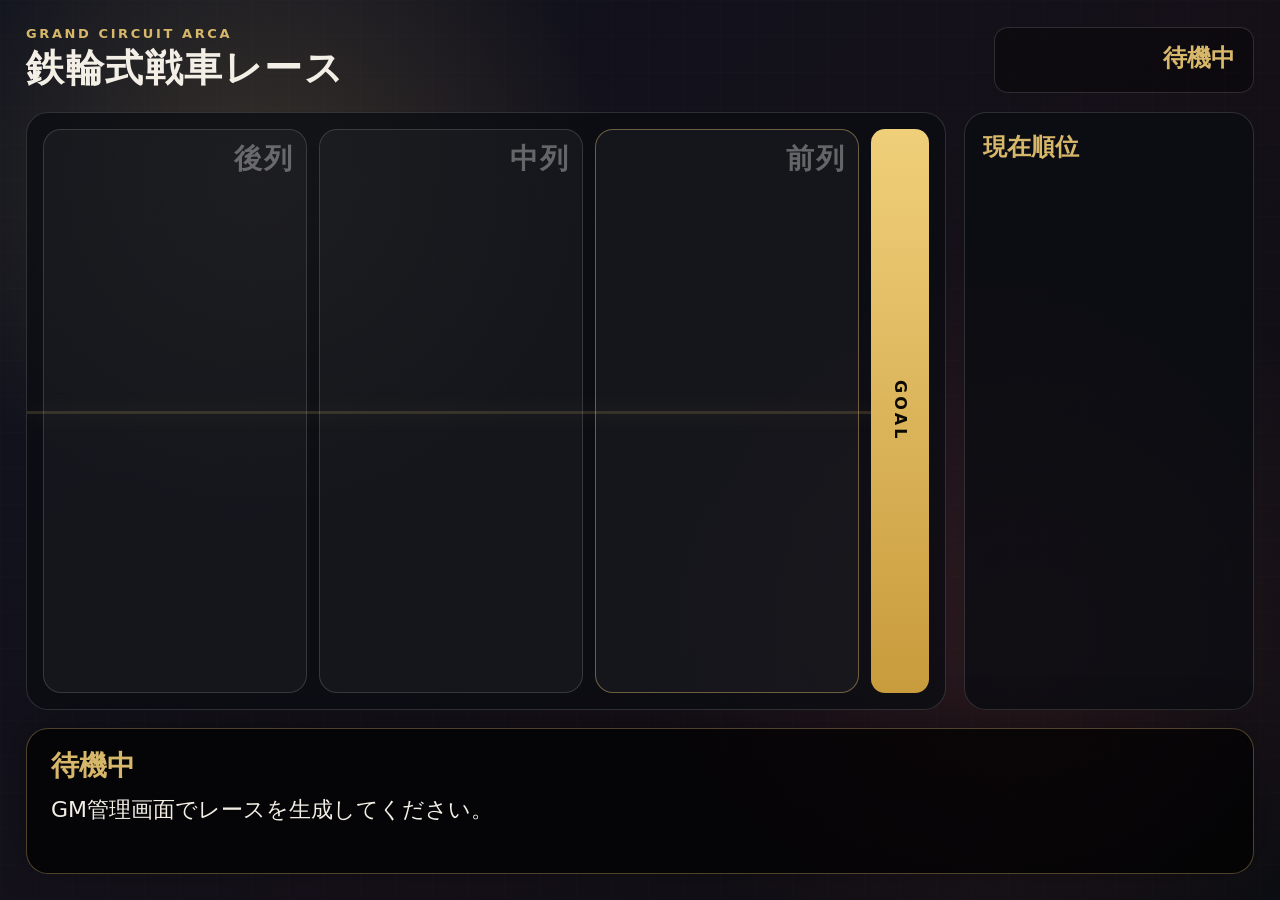
==== templates/display.html @ e2e9b5d8 "Initial MVP for chariot race app" ====
<!doctype html>
<html lang="ja">
<head>
  <meta charset="utf-8">
  <title>観客表示 - 鉄輪式戦車レース</title>
  <link rel="stylesheet" href="/static/style.css">
</head>
<body class="display-body">
  <div class="stage-bg"></div>
  <main class="display">
    <header class="display-header">
      <div>
        <div class="label">GRAND CIRCUIT ARCA</div>
        <h1 id="raceTitle">鉄輪式戦車レース</h1>
      </div>
      <div class="round-box">
        <div id="roundName">待機中</div>
        <div id="seedBox"></div>
      </div>
    </header>

    <section class="race-layout">
      <div class="track">
        <div class="lane" data-area="後列">
          <div class="lane-title">後列</div>
          <div class="lane-cards" id="lane-back"></div>
        </div>
        <div class="lane" data-area="中列">
          <div class="lane-title">中列</div>
          <div class="lane-cards" id="lane-mid"></div>
        </div>
        <div class="lane front" data-area="前列">
          <div class="lane-title">前列</div>
          <div class="lane-cards" id="lane-front"></div>
        </div>
        <div class="goal-line">GOAL</div>
      </div>

      <aside class="ranking-panel">
        <h2>現在順位</h2>
        <ol id="ranking"></ol>
      </aside>
    </section>

    <section class="cinema-log" id="cinemaLog">
      <h2 id="eventTitle">待機中</h2>
      <p id="eventText">GM管理画面でレースを生成してください。</p>
    </section>
  </main>
  <script src="/static/display.js"></script>
</body>
</html>
---- static/style.css ----
:root {
  --bg: #0e1018;
  --panel: rgba(22, 25, 38, 0.92);
  --panel2: rgba(38, 34, 48, 0.92);
  --text: #f3efe6;
  --muted: #b9b0a2;
  --gold: #d7b76a;
  --red: #d55e5e;
  --blue: #66a8d9;
  --green: #6fc08f;
  --line: rgba(255,255,255,0.14);
}

* { box-sizing: border-box; }
body { margin: 0; font-family: "Yu Gothic", "Meiryo", system-ui, sans-serif; color: var(--text); background: var(--bg); }
a { color: var(--gold); }
button, .button {
  border: 0;
  border-radius: 10px;
  background: linear-gradient(135deg, #c89b3c, #f0cf7a);
  color: #15110a;
  font-weight: 700;
  padding: 10px 18px;
  cursor: pointer;
  text-decoration: none;
  display: inline-block;
  box-shadow: 0 6px 20px rgba(0,0,0,0.25);
}
button.secondary, .button.secondary { background: #2d3144; color: var(--text); border: 1px solid var(--line); }
button:hover, .button:hover { filter: brightness(1.08); }

.page { padding: 24px; }
.home { max-width: 760px; margin: 10vh auto; padding: 32px; background: var(--panel); border: 1px solid var(--line); border-radius: 20px; }
.home h1 { font-size: 34px; margin-top: 0; }
.home-links { display: flex; gap: 16px; margin-top: 24px; }
.topbar { display: flex; align-items: center; justify-content: space-between; margin-bottom: 16px; }
.topbar h1 { margin: 0; }
.panel { background: var(--panel); border: 1px solid var(--line); border-radius: 16px; padding: 18px; margin-bottom: 16px; }
.panel h2 { margin-top: 0; color: var(--gold); }
.form-grid { display: grid; grid-template-columns: repeat(3, minmax(160px, 1fr)); gap: 14px; }
label { display: flex; flex-direction: column; gap: 6px; color: var(--muted); }
select, input { padding: 10px; border-radius: 8px; border: 1px solid var(--line); background: #111522; color: var(--text); }
.actions { display: flex; gap: 12px; margin-top: 16px; flex-wrap: wrap; }
.split { display: grid; grid-template-columns: 1fr 1fr; gap: 16px; }
.current-event { white-space: pre-wrap; line-height: 1.6; }
.tank-row, .event-row { padding: 8px 10px; border-bottom: 1px solid var(--line); }
.event-row.active { background: rgba(215,183,106,0.18); border-radius: 8px; }
.event-list { max-height: 460px; overflow: auto; }

.display-body { width: 100vw; height: 100vh; overflow: hidden; background: #090a10; }
.stage-bg {
  position: fixed; inset: 0;
  background:
    radial-gradient(circle at 20% 20%, rgba(215,183,106,0.18), transparent 28%),
    radial-gradient(circle at 80% 70%, rgba(120,55,55,0.25), transparent 32%),
    linear-gradient(135deg, #10131e, #151018 60%, #0b0d12);
  z-index: -2;
}
.stage-bg::after {
  content: "";
  position: absolute; inset: 0;
  background-image: linear-gradient(rgba(255,255,255,0.035) 1px, transparent 1px), linear-gradient(90deg, rgba(255,255,255,0.035) 1px, transparent 1px);
  background-size: 36px 36px;
  opacity: 0.28;
}
.display { padding: 26px; height: 100vh; display: grid; grid-template-rows: auto 1fr auto; gap: 18px; }
.display-header { display: flex; justify-content: space-between; align-items: center; }
.display-header h1 { margin: 2px 0 0; font-size: 38px; letter-spacing: 0.04em; }
.label { color: var(--gold); font-weight: 800; letter-spacing: 0.2em; font-size: 13px; }
.round-box { text-align: right; background: rgba(0,0,0,0.35); padding: 14px 18px; border: 1px solid var(--line); border-radius: 14px; min-width: 260px; }
#roundName { font-size: 24px; color: var(--gold); font-weight: 800; }
#seedBox { color: var(--muted); font-size: 13px; margin-top: 4px; }
.race-layout { display: grid; grid-template-columns: 1fr 290px; gap: 18px; min-height: 0; }
.track { position: relative; display: grid; grid-template-columns: 1fr 1fr 1fr 58px; gap: 12px; padding: 16px; background: rgba(10,12,18,0.75); border: 1px solid var(--line); border-radius: 22px; overflow: hidden; }
.track::before { content: ""; position: absolute; left: 0; right: 58px; top: 50%; height: 3px; background: rgba(215,183,106,0.18); box-shadow: 0 0 20px rgba(215,183,106,0.18); }
.lane { position: relative; background: rgba(255,255,255,0.04); border: 1px solid var(--line); border-radius: 18px; padding: 14px; overflow: hidden; }
.lane.front { border-color: rgba(215,183,106,0.45); }
.lane-title { position: absolute; top: 10px; right: 12px; color: rgba(255,255,255,0.34); font-size: 28px; font-weight: 900; letter-spacing: 0.08em; }
.lane-cards { position: relative; z-index: 1; display: flex; flex-direction: column; gap: 10px; margin-top: 46px; }
.goal-line { display:flex; align-items:center; justify-content:center; writing-mode: vertical-rl; color: #0d0a02; background: linear-gradient(#f0cf7a,#c89b3c); border-radius: 14px; font-weight: 900; letter-spacing: .2em; }
.tank-card { border-radius: 14px; padding: 10px 12px; background: rgba(31, 36, 55, 0.95); border: 1px solid rgba(255,255,255,0.18); box-shadow: 0 8px 24px rgba(0,0,0,0.25); transition: all 0.42s ease; animation: cardIn .32s ease; }
.tank-card.move { border-color: var(--gold); box-shadow: 0 0 24px rgba(215,183,106,0.55); transform: translateX(8px); }
.tank-card.hit { border-color: var(--red); box-shadow: 0 0 24px rgba(213,94,94,0.55); animation: shake .35s ease; }
.tank-card.success { border-color: var(--green); }
.tank-card.failure { border-color: var(--red); opacity: .86; }
.tank-card.accident { border-color: var(--red); box-shadow: 0 0 32px rgba(213,94,94,0.7); animation: shake .45s ease; }
.tank-card.retired { opacity: 0.35; filter: grayscale(1); }
.tank-name { font-weight: 900; font-size: 17px; }
.tank-style { color: var(--gold); font-size: 12px; margin-left: 6px; }
.tank-stats { margin-top: 8px; display: grid; grid-template-columns: repeat(4, 1fr); gap: 5px; font-size: 12px; color: var(--muted); }
.stat-pill { background: rgba(0,0,0,0.22); padding: 4px 5px; border-radius: 8px; text-align: center; }
.ranking-panel { background: rgba(10,12,18,0.75); border: 1px solid var(--line); border-radius: 22px; padding: 18px; overflow: hidden; }
.ranking-panel h2 { margin: 0 0 12px; color: var(--gold); }
.ranking-panel ol { margin: 0; padding-left: 28px; font-size: 18px; line-height: 1.9; }
.ranking-panel li.retired { opacity: .45; text-decoration: line-through; }
.cinema-log { min-height: 146px; background: rgba(0,0,0,0.72); border: 1px solid rgba(215,183,106,0.35); border-radius: 22px; padding: 18px 24px; box-shadow: 0 -8px 40px rgba(0,0,0,0.3); }
.cinema-log h2 { margin: 0 0 8px; color: var(--gold); font-size: 28px; }
.cinema-log p { margin: 0; font-size: 22px; line-height: 1.55; }

@keyframes cardIn { from { opacity: 0; transform: translateY(8px); } to { opacity: 1; transform: translateY(0); } }
@keyframes shake { 0%,100% { transform: translateX(0); } 25% { transform: translateX(-7px); } 50% { transform: translateX(8px); } 75% { transform: translateX(-4px); } }
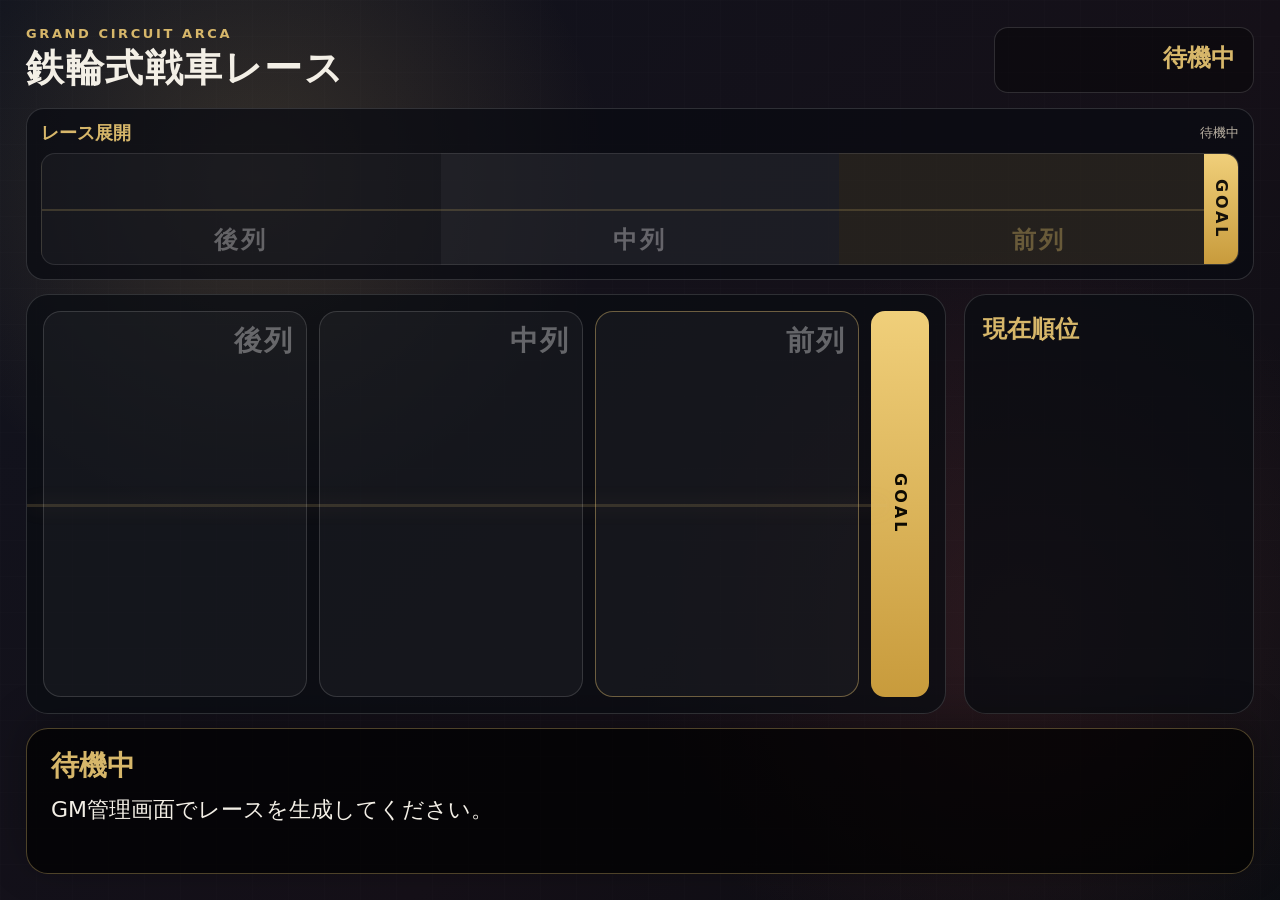
==== commit 5e2a1614: "Add chariot icon race display" ====
--- a/templates/display.html
+++ b/templates/display.html
@@ -18,6 +18,19 @@
         <div id="seedBox"></div>
       </div>
     </header>
+
+    <section class="icon-track-panel">
+      <div class="icon-track-header">
+        <h2>レース展開</h2>
+        <div id="iconTrackFocus" class="icon-track-focus">待機中</div>
+      </div>
+      <div class="icon-track" id="iconTrack">
+        <div class="icon-lane" data-area="後列">後列</div>
+        <div class="icon-lane" data-area="中列">中列</div>
+        <div class="icon-lane" data-area="前列">前列</div>
+        <div class="icon-goal">GOAL</div>
+      </div>
+    </section>
 
     <section class="race-layout">
       <div class="track">
@@ -42,9 +55,29 @@
       </aside>
     </section>
 
-    <section class="cinema-log" id="cinemaLog">
-      <h2 id="eventTitle">待機中</h2>
-      <p id="eventText">GM管理画面でレースを生成してください。</p>
+    <section class="bottom-layout" id="bottomLayout">
+      <section class="dice-panel" id="dicePanel" hidden>
+        <div class="dice-label" id="diceLabel">判定</div>
+        <div class="dice-numbers">
+          <span id="diceDie1">-</span>
+          <span class="dice-operator">+</span>
+          <span id="diceDie2">-</span>
+          <span class="dice-operator">=</span>
+          <strong id="diceSum">-</strong>
+        </div>
+        <div class="dice-formula" id="diceFormula"></div>
+        <div class="dice-meta">
+          <span>補正 <strong id="diceBonus">+0</strong></span>
+          <span>達成 <strong id="diceTotal">-</strong></span>
+          <span id="diceTargetWrap"><span id="diceTargetLabel">目標</span> <strong id="diceTarget">-</strong></span>
+        </div>
+        <div class="dice-result" id="diceResult">待機中</div>
+      </section>
+
+      <section class="cinema-log" id="cinemaLog">
+        <h2 id="eventTitle">待機中</h2>
+        <p id="eventText">GM管理画面でレースを生成してください。</p>
+      </section>
     </section>
   </main>
   <script src="/static/display.js"></script>
--- a/static/style.css
+++ b/static/style.css
@@ -28,6 +28,7 @@
 }
 button.secondary, .button.secondary { background: #2d3144; color: var(--text); border: 1px solid var(--line); }
 button:hover, .button:hover { filter: brightness(1.08); }
+button:disabled { cursor: not-allowed; filter: grayscale(0.35); opacity: 0.48; }
 
 .page { padding: 24px; }
 .home { max-width: 760px; margin: 10vh auto; padding: 32px; background: var(--panel); border: 1px solid var(--line); border-radius: 20px; }
@@ -41,6 +42,7 @@
 label { display: flex; flex-direction: column; gap: 6px; color: var(--muted); }
 select, input { padding: 10px; border-radius: 8px; border: 1px solid var(--line); background: #111522; color: var(--text); }
 .actions { display: flex; gap: 12px; margin-top: 16px; flex-wrap: wrap; }
+.auto-status { margin-top: 10px; color: var(--muted); font-size: 14px; }
 .split { display: grid; grid-template-columns: 1fr 1fr; gap: 16px; }
 .current-event { white-space: pre-wrap; line-height: 1.6; }
 .tank-row, .event-row { padding: 8px 10px; border-bottom: 1px solid var(--line); }
@@ -63,13 +65,38 @@
   background-size: 36px 36px;
   opacity: 0.28;
 }
-.display { padding: 26px; height: 100vh; display: grid; grid-template-rows: auto 1fr auto; gap: 18px; }
+.display { padding: 26px; height: 100vh; display: grid; grid-template-rows: auto auto 1fr auto; gap: 14px; }
 .display-header { display: flex; justify-content: space-between; align-items: center; }
 .display-header h1 { margin: 2px 0 0; font-size: 38px; letter-spacing: 0.04em; }
 .label { color: var(--gold); font-weight: 800; letter-spacing: 0.2em; font-size: 13px; }
 .round-box { text-align: right; background: rgba(0,0,0,0.35); padding: 14px 18px; border: 1px solid var(--line); border-radius: 14px; min-width: 260px; }
 #roundName { font-size: 24px; color: var(--gold); font-weight: 800; }
 #seedBox { color: var(--muted); font-size: 13px; margin-top: 4px; }
+.icon-track-panel { min-height: 164px; background: rgba(10,12,18,0.74); border: 1px solid var(--line); border-radius: 18px; padding: 12px 14px 14px; overflow: hidden; }
+.icon-track-header { display: flex; align-items: center; justify-content: space-between; margin-bottom: 8px; }
+.icon-track-header h2 { margin: 0; color: var(--gold); font-size: 18px; }
+.icon-track-focus { color: var(--muted); font-size: 13px; }
+.icon-track { position: relative; height: 112px; border-radius: 14px; background: linear-gradient(90deg, rgba(255,255,255,0.035) 0 33.333%, rgba(255,255,255,0.07) 33.333% 66.666%, rgba(215,183,106,0.12) 66.666% 100%); border: 1px solid rgba(255,255,255,0.1); overflow: hidden; }
+.icon-track::before { content: ""; position: absolute; left: 0; right: 0; top: 50%; height: 2px; background: rgba(215,183,106,0.2); }
+.icon-lane { position: absolute; top: 8px; bottom: 8px; width: 33.333%; color: rgba(255,255,255,0.32); font-size: 24px; font-weight: 900; letter-spacing: .12em; display: flex; align-items: flex-end; justify-content: center; pointer-events: none; }
+.icon-lane[data-area="後列"] { left: 0; }
+.icon-lane[data-area="中列"] { left: 33.333%; }
+.icon-lane[data-area="前列"] { left: 66.666%; color: rgba(215,183,106,0.38); }
+.icon-goal { position: absolute; right: 0; top: 0; bottom: 0; width: 34px; display: flex; align-items: center; justify-content: center; writing-mode: vertical-rl; background: linear-gradient(#f0cf7a,#c89b3c); color: #15110a; font-weight: 900; letter-spacing: .18em; }
+.race-icon { position: absolute; z-index: 2; width: 128px; min-height: 32px; display: grid; grid-template-columns: 30px 1fr; column-gap: 7px; align-items: center; padding: 5px 8px 5px 5px; border-radius: 10px; border: 1px solid rgba(255,255,255,0.22); background: rgba(28,33,48,0.94); box-shadow: 0 8px 18px rgba(0,0,0,0.28); transform: translateX(-50%); transition: left .55s ease, top .55s ease, opacity .25s ease, filter .25s ease, box-shadow .25s ease; }
+.race-icon-mark { grid-row: 1 / span 2; width: 30px; height: 30px; border-radius: 50%; display: inline-flex; align-items: center; justify-content: center; color: #11141d; font-size: 12px; font-weight: 900; background: var(--gold); }
+.race-icon-name { display: block; min-width: 0; overflow: hidden; text-overflow: ellipsis; white-space: nowrap; font-size: 13px; font-weight: 900; }
+.race-icon-stats { display: block; min-width: 0; overflow: hidden; text-overflow: ellipsis; white-space: nowrap; color: var(--muted); font-size: 10px; }
+.race-icon--runner .race-icon-mark { background: #f0cf7a; }
+.race-icon--chaser .race-icon-mark { background: #66a8d9; }
+.race-icon--allrounder .race-icon-mark { background: #6fc08f; }
+.race-icon--heavy .race-icon-mark { background: #c7c0b2; border-radius: 8px; }
+.race-icon--shooter .race-icon-mark { background: #d55e5e; }
+.race-icon--wild .race-icon-mark { background: #d98b4e; clip-path: polygon(50% 0, 92% 20%, 100% 64%, 70% 100%, 30% 100%, 0 64%, 8% 20%); }
+.race-icon.is-retired { opacity: .34; filter: grayscale(1); }
+.race-icon.is-actor { border-color: rgba(240,207,122,0.95); box-shadow: 0 0 24px rgba(240,207,122,0.42); }
+.race-icon.is-target { border-color: rgba(213,94,94,0.92); box-shadow: 0 0 24px rgba(213,94,94,0.34); }
+.race-icon.is-moving { animation: iconSlidePulse .65s ease; }
 .race-layout { display: grid; grid-template-columns: 1fr 290px; gap: 18px; min-height: 0; }
 .track { position: relative; display: grid; grid-template-columns: 1fr 1fr 1fr 58px; gap: 12px; padding: 16px; background: rgba(10,12,18,0.75); border: 1px solid var(--line); border-radius: 22px; overflow: hidden; }
 .track::before { content: ""; position: absolute; left: 0; right: 58px; top: 50%; height: 3px; background: rgba(215,183,106,0.18); box-shadow: 0 0 20px rgba(215,183,106,0.18); }
@@ -93,9 +120,36 @@
 .ranking-panel h2 { margin: 0 0 12px; color: var(--gold); }
 .ranking-panel ol { margin: 0; padding-left: 28px; font-size: 18px; line-height: 1.9; }
 .ranking-panel li.retired { opacity: .45; text-decoration: line-through; }
-.cinema-log { min-height: 146px; background: rgba(0,0,0,0.72); border: 1px solid rgba(215,183,106,0.35); border-radius: 22px; padding: 18px 24px; box-shadow: 0 -8px 40px rgba(0,0,0,0.3); }
+.bottom-layout { display: grid; grid-template-columns: 1fr; gap: 14px; min-height: 146px; }
+.bottom-layout.has-dice { grid-template-columns: minmax(260px, 330px) 1fr; }
+.dice-panel { min-height: 146px; background: rgba(8,12,18,0.84); border: 1px solid rgba(102,168,217,0.45); border-radius: 18px; padding: 14px 16px; box-shadow: 0 -8px 34px rgba(0,0,0,0.22); }
+.dice-panel[hidden] { display: none; }
+.dice-label { color: var(--muted); font-size: 13px; font-weight: 800; letter-spacing: .08em; }
+.dice-numbers { display: grid; grid-template-columns: 48px 18px 48px 18px 1fr; gap: 6px; align-items: center; margin-top: 8px; font-size: 34px; font-weight: 900; }
+.dice-numbers span, .dice-numbers strong { display: inline-flex; align-items: center; justify-content: center; min-height: 48px; border-radius: 8px; background: rgba(255,255,255,0.08); }
+.dice-numbers .dice-operator { background: transparent; color: var(--muted); font-size: 20px; }
+.dice-formula { margin-top: 8px; min-height: 1.35em; color: var(--muted); font-size: 12px; white-space: nowrap; overflow: hidden; text-overflow: ellipsis; }
+.dice-meta { display: grid; grid-template-columns: repeat(3, 1fr); gap: 6px; margin-top: 8px; color: var(--muted); font-size: 12px; }
+.dice-meta span { padding: 5px 6px; border-radius: 8px; background: rgba(0,0,0,0.22); text-align: center; }
+.dice-meta strong { color: var(--text); }
+.dice-result { margin-top: 8px; padding: 7px 9px; border-radius: 8px; background: rgba(255,255,255,0.08); color: var(--text); font-weight: 900; text-align: center; }
+.dice-panel--success { border-color: rgba(111,192,143,0.7); }
+.dice-panel--failure { border-color: rgba(213,94,94,0.68); }
+.dice-panel--crit { border-color: rgba(240,207,122,0.95); box-shadow: 0 -8px 34px rgba(0,0,0,0.22), 0 0 28px rgba(240,207,122,0.25); }
+.dice-panel--fumble { border-color: rgba(213,94,94,0.9); box-shadow: 0 -8px 34px rgba(0,0,0,0.22), 0 0 28px rgba(213,94,94,0.25); }
+.dice-panel--crit .dice-result { color: #f0cf7a; }
+.dice-panel--fumble .dice-result { color: #ff9a9a; }
+.cinema-log { min-height: 146px; background: rgba(0,0,0,0.72); border: 1px solid rgba(215,183,106,0.35); border-radius: 22px; padding: 18px 24px; box-shadow: 0 -8px 40px rgba(0,0,0,0.3); transition: border-color .2s ease, box-shadow .2s ease, background .2s ease; }
+.cinema-log--accident { border-color: rgba(213,94,94,0.75); box-shadow: 0 -8px 40px rgba(0,0,0,0.3), 0 0 30px rgba(213,94,94,0.3); }
+.cinema-log--hit { border-color: rgba(213,94,94,0.62); background: rgba(28,8,10,0.78); }
+.cinema-log--crit { border-color: rgba(240,207,122,0.9); box-shadow: 0 -8px 40px rgba(0,0,0,0.3), 0 0 32px rgba(240,207,122,0.28); }
+.cinema-log--goal { border-color: rgba(111,192,143,0.8); box-shadow: 0 -8px 40px rgba(0,0,0,0.3), 0 0 36px rgba(111,192,143,0.24); }
+.cinema-log--success { border-color: rgba(111,192,143,0.54); }
 .cinema-log h2 { margin: 0 0 8px; color: var(--gold); font-size: 28px; }
-.cinema-log p { margin: 0; font-size: 22px; line-height: 1.55; }
+.cinema-log p { margin: 0; min-height: 2.8em; font-size: 22px; line-height: 1.55; }
+#eventText.is-typing::after { content: ""; display: inline-block; width: 0.55em; height: 1.05em; margin-left: 2px; vertical-align: -0.12em; background: rgba(243,239,230,0.86); animation: cursorBlink .85s steps(1) infinite; }
 
 @keyframes cardIn { from { opacity: 0; transform: translateY(8px); } to { opacity: 1; transform: translateY(0); } }
 @keyframes shake { 0%,100% { transform: translateX(0); } 25% { transform: translateX(-7px); } 50% { transform: translateX(8px); } 75% { transform: translateX(-4px); } }
+@keyframes cursorBlink { 0%, 45% { opacity: 1; } 46%, 100% { opacity: 0; } }
+@keyframes iconSlidePulse { 0% { transform: translateX(-50%) scale(1); } 50% { transform: translateX(-50%) scale(1.08); } 100% { transform: translateX(-50%) scale(1); } }
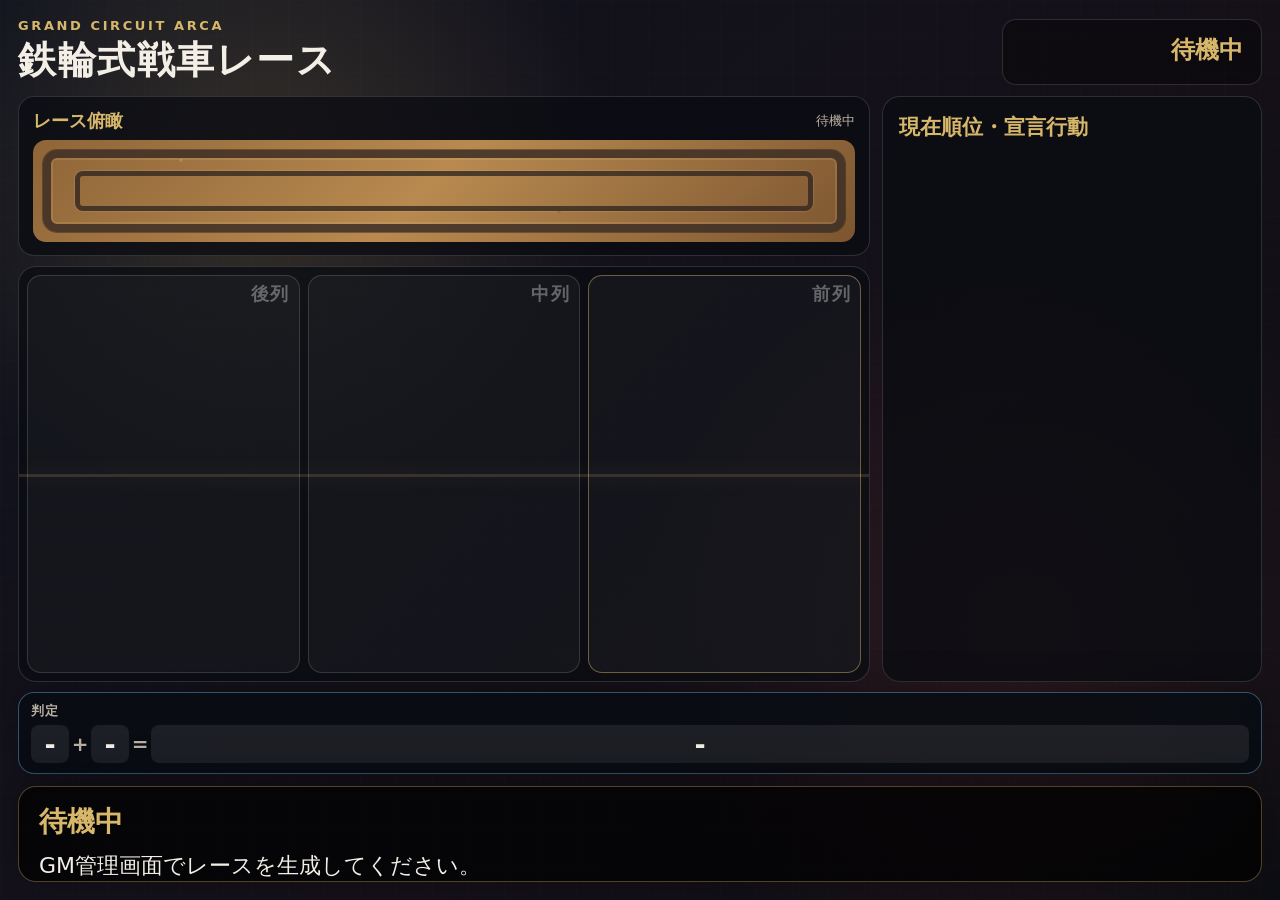
==== commit 6971613e: "Refine display layout for race overview" ====
--- a/templates/display.html
+++ b/templates/display.html
@@ -19,64 +19,125 @@
       </div>
     </header>
 
-    <section class="icon-track-panel">
-      <div class="icon-track-header">
-        <h2>レース展開</h2>
-        <div id="iconTrackFocus" class="icon-track-focus">待機中</div>
-      </div>
-      <div class="icon-track" id="iconTrack">
-        <div class="icon-lane" data-area="後列">後列</div>
-        <div class="icon-lane" data-area="中列">中列</div>
-        <div class="icon-lane" data-area="前列">前列</div>
-        <div class="icon-goal">GOAL</div>
-      </div>
-    </section>
+    <section class="display-main">
+      <div class="race-column">
+        <section class="race-overview-panel">
+          <div class="race-overview-header">
+            <h2>レース俯瞰</h2>
+            <div id="overviewMeta" class="race-overview-meta">待機中</div>
+          </div>
+          <div class="race-overview" id="raceOverview"></div>
+        </section>
 
-    <section class="race-layout">
-      <div class="track">
-        <div class="lane" data-area="後列">
-          <div class="lane-title">後列</div>
-          <div class="lane-cards" id="lane-back"></div>
-        </div>
-        <div class="lane" data-area="中列">
-          <div class="lane-title">中列</div>
-          <div class="lane-cards" id="lane-mid"></div>
-        </div>
-        <div class="lane front" data-area="前列">
-          <div class="lane-title">前列</div>
-          <div class="lane-cards" id="lane-front"></div>
-        </div>
-        <div class="goal-line">GOAL</div>
+        <section class="race-layout">
+          <div class="track">
+            <div class="lane" data-area="後列">
+              <div class="lane-title">後列</div>
+              <div class="lane-cards" id="lane-back"></div>
+            </div>
+            <div class="lane" data-area="中列">
+              <div class="lane-title">中列</div>
+              <div class="lane-cards" id="lane-mid"></div>
+            </div>
+            <div class="lane front" data-area="前列">
+              <div class="lane-title">前列</div>
+              <div class="lane-cards" id="lane-front"></div>
+            </div>
+          </div>
+        </section>
       </div>
 
       <aside class="ranking-panel">
-        <h2>現在順位</h2>
+        <h2>現在順位・宣言行動</h2>
         <ol id="ranking"></ol>
       </aside>
     </section>
 
-    <section class="bottom-layout" id="bottomLayout">
-      <section class="dice-panel" id="dicePanel" hidden>
-        <div class="dice-label" id="diceLabel">判定</div>
-        <div class="dice-numbers">
-          <span id="diceDie1">-</span>
-          <span class="dice-operator">+</span>
-          <span id="diceDie2">-</span>
-          <span class="dice-operator">=</span>
-          <strong id="diceSum">-</strong>
-        </div>
-        <div class="dice-formula" id="diceFormula"></div>
-        <div class="dice-meta">
-          <span>補正 <strong id="diceBonus">+0</strong></span>
-          <span>達成 <strong id="diceTotal">-</strong></span>
-          <span id="diceTargetWrap"><span id="diceTargetLabel">目標</span> <strong id="diceTarget">-</strong></span>
-        </div>
-        <div class="dice-result" id="diceResult">待機中</div>
+    <section class="bottom-stage mode-normal" id="bottomStage">
+      <section class="bottom-mode bottom-normal">
+        <section class="dice-panel" id="normalDicePanel">
+          <div class="dice-label" id="normalDiceLabel">判定</div>
+          <div class="dice-numbers">
+            <span id="normalDiceDie1">-</span>
+            <span class="dice-operator">+</span>
+            <span id="normalDiceDie2">-</span>
+            <span class="dice-operator">=</span>
+            <strong id="normalDiceSum">-</strong>
+          </div>
+          <div class="dice-formula" id="normalDiceFormula"></div>
+          <div class="dice-meta">
+            <span>補正 <strong id="normalDiceBonus">+0</strong></span>
+            <span>達成 <strong id="normalDiceTotal">-</strong></span>
+            <span><span id="normalDiceTargetLabel">目標</span> <strong id="normalDiceTarget">-</strong></span>
+          </div>
+          <div class="dice-result" id="normalDiceResult">待機中</div>
+        </section>
+
+        <section class="cinema-log" id="cinemaLog">
+          <h2 id="eventTitle">待機中</h2>
+          <p id="eventText">GM管理画面でレースを生成してください。</p>
+        </section>
       </section>
 
-      <section class="cinema-log" id="cinemaLog">
-        <h2 id="eventTitle">待機中</h2>
-        <p id="eventText">GM管理画面でレースを生成してください。</p>
+      <section class="bottom-mode bottom-opposed">
+        <section class="dice-panel dice-panel--compact" id="passiveDicePanel">
+          <div class="dice-label" id="passiveDiceLabel">受動側</div>
+          <div class="dice-numbers">
+            <span id="passiveDiceDie1">-</span>
+            <span class="dice-operator">+</span>
+            <span id="passiveDiceDie2">-</span>
+            <span class="dice-operator">=</span>
+            <strong id="passiveDiceSum">-</strong>
+          </div>
+          <div class="dice-formula" id="passiveDiceFormula"></div>
+          <div class="dice-meta">
+            <span>補正 <strong id="passiveDiceBonus">+0</strong></span>
+            <span>達成 <strong id="passiveDiceTotal">-</strong></span>
+            <span><span id="passiveDiceTargetLabel">目標</span> <strong id="passiveDiceTarget">-</strong></span>
+          </div>
+          <div class="dice-result" id="passiveDiceResult">待機中</div>
+        </section>
+
+        <section class="duel-panel" id="duelPanel">
+          <div class="duel-label">対抗判定</div>
+          <div class="duel-matchup">
+            <span id="duelPassive">受動側</span>
+            <strong>VS</strong>
+            <span id="duelActive">能動側</span>
+          </div>
+          <div class="duel-score">
+            <span id="duelPassiveScore">-</span>
+            <span id="duelOutcome">判定中</span>
+            <span id="duelActiveScore">-</span>
+          </div>
+          <p id="duelText">対抗判定を待機中。</p>
+        </section>
+
+        <section class="dice-panel dice-panel--compact" id="activeDicePanel">
+          <div class="dice-label" id="activeDiceLabel">能動側</div>
+          <div class="dice-numbers">
+            <span id="activeDiceDie1">-</span>
+            <span class="dice-operator">+</span>
+            <span id="activeDiceDie2">-</span>
+            <span class="dice-operator">=</span>
+            <strong id="activeDiceSum">-</strong>
+          </div>
+          <div class="dice-formula" id="activeDiceFormula"></div>
+          <div class="dice-meta">
+            <span>補正 <strong id="activeDiceBonus">+0</strong></span>
+            <span>達成 <strong id="activeDiceTotal">-</strong></span>
+            <span><span id="activeDiceTargetLabel">目標</span> <strong id="activeDiceTarget">-</strong></span>
+          </div>
+          <div class="dice-result" id="activeDiceResult">待機中</div>
+        </section>
+      </section>
+
+      <section class="bottom-mode bottom-cutin">
+        <section class="cutin-panel" id="cutinPanel">
+          <div class="cutin-label">重大イベント</div>
+          <h2 id="cutinTitle">待機中</h2>
+          <p id="cutinText">レースの山場を待機中。</p>
+        </section>
       </section>
     </section>
   </main>
--- a/static/style.css
+++ b/static/style.css
@@ -39,10 +39,29 @@
 .panel { background: var(--panel); border: 1px solid var(--line); border-radius: 16px; padding: 18px; margin-bottom: 16px; }
 .panel h2 { margin-top: 0; color: var(--gold); }
 .form-grid { display: grid; grid-template-columns: repeat(3, minmax(160px, 1fr)); gap: 14px; }
-label { display: flex; flex-direction: column; gap: 6px; color: var(--muted); }
+label, .bet-target-group { display: flex; flex-direction: column; gap: 6px; color: var(--muted); }
+.muted-control { opacity: 0.55; }
 select, input { padding: 10px; border-radius: 8px; border: 1px solid var(--line); background: #111522; color: var(--text); }
 .actions { display: flex; gap: 12px; margin-top: 16px; flex-wrap: wrap; }
 .auto-status { margin-top: 10px; color: var(--muted); font-size: 14px; }
+.start-warning { margin-top: 12px; display: flex; align-items: center; gap: 12px; flex-wrap: wrap; padding: 10px 12px; border-radius: 10px; border: 1px solid rgba(215,183,106,0.36); background: rgba(215,183,106,0.12); color: var(--text); }
+.start-warning[hidden] { display: none; }
+.start-warning div { flex: 1 1 320px; display: flex; gap: 8px; flex-wrap: wrap; align-items: baseline; }
+.start-warning strong { color: var(--gold); }
+.start-warning button { padding: 8px 12px; }
+.odds-controls, .bet-panel { display: grid; grid-template-columns: minmax(180px, 240px) auto 1fr; gap: 12px; align-items: end; margin-top: 8px; }
+.odds-summary { display: flex; gap: 10px; flex-wrap: wrap; margin: 12px 0; }
+.odds-chip { padding: 8px 10px; border-radius: 8px; background: rgba(215,183,106,0.14); border: 1px solid rgba(215,183,106,0.24); }
+.odds-table { overflow: auto; margin-top: 8px; }
+.odds-table table { width: 100%; border-collapse: collapse; font-size: 14px; }
+.odds-table th, .odds-table td { padding: 8px 9px; border-bottom: 1px solid var(--line); text-align: left; white-space: nowrap; }
+.odds-table th { color: var(--gold); font-weight: 800; background: rgba(255,255,255,0.04); }
+.bet-panel { grid-template-columns: minmax(150px, 180px) minmax(260px, 1fr) minmax(120px, 160px) auto; margin-top: 14px; }
+.bet-targets { display: grid; grid-template-columns: repeat(auto-fit, minmax(132px, 1fr)); gap: 8px; }
+.bet-target-select { min-width: 0; font-size: 12px; }
+.bet-target-select select { width: 100%; }
+.bet-odds-preview { margin-top: 10px; color: var(--gold); font-weight: 800; }
+.bet-result { margin-top: 12px; padding: 10px 12px; border-radius: 8px; background: rgba(0,0,0,0.22); color: var(--text); line-height: 1.6; }
 .split { display: grid; grid-template-columns: 1fr 1fr; gap: 16px; }
 .current-event { white-space: pre-wrap; line-height: 1.6; }
 .tank-row, .event-row { padding: 8px 10px; border-bottom: 1px solid var(--line); }
@@ -65,81 +84,90 @@
   background-size: 36px 36px;
   opacity: 0.28;
 }
-.display { padding: 26px; height: 100vh; display: grid; grid-template-rows: auto auto 1fr auto; gap: 14px; }
+.display { padding: 18px; height: 100vh; display: grid; grid-template-rows: auto minmax(0, 1fr) 190px; gap: 10px; }
 .display-header { display: flex; justify-content: space-between; align-items: center; }
 .display-header h1 { margin: 2px 0 0; font-size: 38px; letter-spacing: 0.04em; }
 .label { color: var(--gold); font-weight: 800; letter-spacing: 0.2em; font-size: 13px; }
 .round-box { text-align: right; background: rgba(0,0,0,0.35); padding: 14px 18px; border: 1px solid var(--line); border-radius: 14px; min-width: 260px; }
 #roundName { font-size: 24px; color: var(--gold); font-weight: 800; }
 #seedBox { color: var(--muted); font-size: 13px; margin-top: 4px; }
-.icon-track-panel { min-height: 164px; background: rgba(10,12,18,0.74); border: 1px solid var(--line); border-radius: 18px; padding: 12px 14px 14px; overflow: hidden; }
-.icon-track-header { display: flex; align-items: center; justify-content: space-between; margin-bottom: 8px; }
-.icon-track-header h2 { margin: 0; color: var(--gold); font-size: 18px; }
-.icon-track-focus { color: var(--muted); font-size: 13px; }
-.icon-track { position: relative; height: 112px; border-radius: 14px; background: linear-gradient(90deg, rgba(255,255,255,0.035) 0 33.333%, rgba(255,255,255,0.07) 33.333% 66.666%, rgba(215,183,106,0.12) 66.666% 100%); border: 1px solid rgba(255,255,255,0.1); overflow: hidden; }
-.icon-track::before { content: ""; position: absolute; left: 0; right: 0; top: 50%; height: 2px; background: rgba(215,183,106,0.2); }
-.icon-lane { position: absolute; top: 8px; bottom: 8px; width: 33.333%; color: rgba(255,255,255,0.32); font-size: 24px; font-weight: 900; letter-spacing: .12em; display: flex; align-items: flex-end; justify-content: center; pointer-events: none; }
-.icon-lane[data-area="後列"] { left: 0; }
-.icon-lane[data-area="中列"] { left: 33.333%; }
-.icon-lane[data-area="前列"] { left: 66.666%; color: rgba(215,183,106,0.38); }
-.icon-goal { position: absolute; right: 0; top: 0; bottom: 0; width: 34px; display: flex; align-items: center; justify-content: center; writing-mode: vertical-rl; background: linear-gradient(#f0cf7a,#c89b3c); color: #15110a; font-weight: 900; letter-spacing: .18em; }
-.race-icon { position: absolute; z-index: 2; width: 128px; min-height: 32px; display: grid; grid-template-columns: 30px 1fr; column-gap: 7px; align-items: center; padding: 5px 8px 5px 5px; border-radius: 10px; border: 1px solid rgba(255,255,255,0.22); background: rgba(28,33,48,0.94); box-shadow: 0 8px 18px rgba(0,0,0,0.28); transform: translateX(-50%); transition: left .55s ease, top .55s ease, opacity .25s ease, filter .25s ease, box-shadow .25s ease; }
-.race-icon-mark { grid-row: 1 / span 2; width: 30px; height: 30px; border-radius: 50%; display: inline-flex; align-items: center; justify-content: center; color: #11141d; font-size: 12px; font-weight: 900; background: var(--gold); }
-.race-icon-name { display: block; min-width: 0; overflow: hidden; text-overflow: ellipsis; white-space: nowrap; font-size: 13px; font-weight: 900; }
-.race-icon-stats { display: block; min-width: 0; overflow: hidden; text-overflow: ellipsis; white-space: nowrap; color: var(--muted); font-size: 10px; }
-.race-icon--runner .race-icon-mark { background: #f0cf7a; }
-.race-icon--chaser .race-icon-mark { background: #66a8d9; }
-.race-icon--allrounder .race-icon-mark { background: #6fc08f; }
-.race-icon--heavy .race-icon-mark { background: #c7c0b2; border-radius: 8px; }
-.race-icon--shooter .race-icon-mark { background: #d55e5e; }
-.race-icon--wild .race-icon-mark { background: #d98b4e; clip-path: polygon(50% 0, 92% 20%, 100% 64%, 70% 100%, 30% 100%, 0 64%, 8% 20%); }
-.race-icon.is-retired { opacity: .34; filter: grayscale(1); }
-.race-icon.is-actor { border-color: rgba(240,207,122,0.95); box-shadow: 0 0 24px rgba(240,207,122,0.42); }
-.race-icon.is-target { border-color: rgba(213,94,94,0.92); box-shadow: 0 0 24px rgba(213,94,94,0.34); }
-.race-icon.is-moving { animation: iconSlidePulse .65s ease; }
-.race-layout { display: grid; grid-template-columns: 1fr 290px; gap: 18px; min-height: 0; }
-.track { position: relative; display: grid; grid-template-columns: 1fr 1fr 1fr 58px; gap: 12px; padding: 16px; background: rgba(10,12,18,0.75); border: 1px solid var(--line); border-radius: 22px; overflow: hidden; }
-.track::before { content: ""; position: absolute; left: 0; right: 58px; top: 50%; height: 3px; background: rgba(215,183,106,0.18); box-shadow: 0 0 20px rgba(215,183,106,0.18); }
-.lane { position: relative; background: rgba(255,255,255,0.04); border: 1px solid var(--line); border-radius: 18px; padding: 14px; overflow: hidden; }
+.display-main { min-height: 0; display: grid; grid-template-columns: minmax(0, 1fr) minmax(340px, 380px); gap: 12px; }
+.race-column { min-height: 0; display: grid; grid-template-rows: 160px minmax(0, 1fr); gap: 10px; }
+.race-overview-panel { min-height: 0; background: rgba(10,12,18,0.74); border: 1px solid var(--line); border-radius: 16px; padding: 12px 14px; overflow: hidden; }
+.race-overview-header { display: flex; align-items: center; justify-content: space-between; margin-bottom: 7px; }
+.race-overview-header h2 { margin: 0; color: var(--gold); font-size: 18px; }
+.race-overview-meta { color: var(--muted); font-size: 13px; }
+.race-overview { position: relative; display: grid; grid-template-columns: repeat(3, minmax(0, 1fr)); gap: 10px; height: calc(100% - 32px); min-height: 100px; padding: 10px; border-radius: 13px; overflow: hidden; background:
+  radial-gradient(circle at 18% 20%, rgba(255,255,255,0.16) 0 1px, transparent 2px),
+  radial-gradient(circle at 64% 70%, rgba(80,50,24,0.24) 0 1px, transparent 2px),
+  linear-gradient(135deg, #8f6538 0%, #b88a50 48%, #7c5530 100%);
+}
+.race-overview::before { content: ""; position: absolute; inset: 10px; border: 8px solid rgba(62,47,38,0.86); border-radius: 14px; box-shadow: inset 0 0 0 2px rgba(237,197,128,0.16), 0 0 0 1px rgba(0,0,0,0.34); pointer-events: none; }
+.race-overview::after { content: ""; position: absolute; inset: 31px 42px; border: 5px solid rgba(48,38,32,0.78); border-radius: 8px; box-shadow: 0 0 0 1px rgba(245,215,150,0.12); pointer-events: none; }
+.overview-lane { position: relative; z-index: 1; min-width: 0; display: grid; grid-template-rows: auto 1fr; gap: 6px; padding: 8px 9px; border: 1px solid rgba(255,255,255,0.16); border-radius: 10px; background: rgba(30,24,18,0.36); }
+.overview-lane-title { display: flex; justify-content: space-between; color: rgba(255,255,255,0.62); font-size: 12px; font-weight: 900; letter-spacing: .08em; }
+.overview-lane-title span { color: var(--gold); }
+.overview-tokens { min-width: 0; display: flex; flex-direction: row-reverse; flex-wrap: wrap; align-content: flex-start; justify-content: flex-start; gap: 5px; overflow: hidden; }
+.overview-token { min-width: 0; max-width: 128px; overflow: hidden; text-overflow: ellipsis; white-space: nowrap; padding: 3px 7px; border-radius: 999px; background: rgba(31,36,55,0.92); border: 1px solid rgba(255,255,255,0.14); font-size: 11px; font-weight: 800; }
+.overview-token.is-actor { border-color: rgba(240,207,122,0.95); color: var(--gold); }
+.overview-token.is-target { border-color: rgba(213,94,94,0.92); color: #ffb0b0; }
+.overview-token.is-retired { opacity: .4; filter: grayscale(1); }
+.race-layout { min-height: 0; display: grid; }
+.track { position: relative; height: 100%; display: grid; grid-template-columns: repeat(3, minmax(0, 1fr)); gap: 8px; padding: 8px; background: rgba(10,12,18,0.75); border: 1px solid var(--line); border-radius: 18px; overflow: hidden; min-height: 0; }
+.track::before { content: ""; position: absolute; left: 0; right: 0; top: 50%; height: 3px; background: rgba(215,183,106,0.18); box-shadow: 0 0 20px rgba(215,183,106,0.18); }
+.lane { position: relative; min-width: 0; min-height: 0; background: rgba(255,255,255,0.04); border: 1px solid var(--line); border-radius: 14px; padding: 8px; overflow: hidden; }
 .lane.front { border-color: rgba(215,183,106,0.45); }
-.lane-title { position: absolute; top: 10px; right: 12px; color: rgba(255,255,255,0.34); font-size: 28px; font-weight: 900; letter-spacing: 0.08em; }
-.lane-cards { position: relative; z-index: 1; display: flex; flex-direction: column; gap: 10px; margin-top: 46px; }
-.goal-line { display:flex; align-items:center; justify-content:center; writing-mode: vertical-rl; color: #0d0a02; background: linear-gradient(#f0cf7a,#c89b3c); border-radius: 14px; font-weight: 900; letter-spacing: .2em; }
-.tank-card { border-radius: 14px; padding: 10px 12px; background: rgba(31, 36, 55, 0.95); border: 1px solid rgba(255,255,255,0.18); box-shadow: 0 8px 24px rgba(0,0,0,0.25); transition: all 0.42s ease; animation: cardIn .32s ease; }
-.tank-card.move { border-color: var(--gold); box-shadow: 0 0 24px rgba(215,183,106,0.55); transform: translateX(8px); }
+.lane-title { position: absolute; top: 6px; right: 9px; color: rgba(255,255,255,0.34); font-size: 18px; font-weight: 900; letter-spacing: 0.08em; }
+.lane-cards { position: relative; z-index: 1; display: grid; grid-template-columns: repeat(2, minmax(0, 1fr)); grid-template-rows: repeat(3, minmax(0, 1fr)); gap: 8px; height: calc(100% - 24px); margin-top: 24px; min-height: 0; }
+.tank-card { min-width: 0; min-height: 0; display: grid; grid-template-rows: auto 1fr; gap: 6px; border-radius: 10px; padding: 7px 8px; background: rgba(31, 36, 55, 0.95); border: 1px solid rgba(255,255,255,0.18); box-shadow: 0 6px 16px rgba(0,0,0,0.22); transition: all 0.42s ease; animation: cardIn .22s ease; overflow: hidden; }
+.tank-card.move { border-color: var(--gold); box-shadow: 0 0 18px rgba(215,183,106,0.5); transform: translateX(5px); }
 .tank-card.hit { border-color: var(--red); box-shadow: 0 0 24px rgba(213,94,94,0.55); animation: shake .35s ease; }
 .tank-card.success { border-color: var(--green); }
 .tank-card.failure { border-color: var(--red); opacity: .86; }
 .tank-card.accident { border-color: var(--red); box-shadow: 0 0 32px rgba(213,94,94,0.7); animation: shake .45s ease; }
 .tank-card.retired { opacity: 0.35; filter: grayscale(1); }
-.tank-name { font-weight: 900; font-size: 17px; }
-.tank-style { color: var(--gold); font-size: 12px; margin-left: 6px; }
-.tank-stats { margin-top: 8px; display: grid; grid-template-columns: repeat(4, 1fr); gap: 5px; font-size: 12px; color: var(--muted); }
-.stat-pill { background: rgba(0,0,0,0.22); padding: 4px 5px; border-radius: 8px; text-align: center; }
-.ranking-panel { background: rgba(10,12,18,0.75); border: 1px solid var(--line); border-radius: 22px; padding: 18px; overflow: hidden; }
-.ranking-panel h2 { margin: 0 0 12px; color: var(--gold); }
-.ranking-panel ol { margin: 0; padding-left: 28px; font-size: 18px; line-height: 1.9; }
+.tank-card.is-actor { border-color: rgba(240,207,122,0.95); box-shadow: 0 0 22px rgba(240,207,122,0.34); }
+.tank-card.is-target { border-color: rgba(213,94,94,0.92); box-shadow: 0 0 20px rgba(213,94,94,0.3); }
+.tank-card-head { min-width: 0; display: flex; align-items: baseline; gap: 5px; line-height: 1.1; }
+.tank-name { min-width: 0; overflow: hidden; text-overflow: ellipsis; white-space: nowrap; font-weight: 900; font-size: 15px; }
+.tank-style { flex: 0 0 auto; color: var(--gold); font-size: 11px; }
+.tank-stats { display: grid; grid-template-columns: repeat(2, minmax(0, 1fr)); grid-template-rows: repeat(2, minmax(0, 1fr)); gap: 5px; font-size: 12px; line-height: 1.15; color: var(--muted); }
+.stat-pill { min-width: 0; display: flex; align-items: center; justify-content: space-between; gap: 4px; overflow: hidden; background: rgba(0,0,0,0.22); padding: 4px 6px; border-radius: 7px; }
+.stat-pill span, .stat-pill strong { min-width: 0; overflow: hidden; text-overflow: ellipsis; white-space: nowrap; }
+.stat-pill strong { color: var(--text); font-size: 13px; }
+.ranking-panel { background: rgba(10,12,18,0.75); border: 1px solid var(--line); border-radius: 18px; padding: 16px; overflow: hidden; }
+.ranking-panel h2 { margin: 0 0 12px; color: var(--gold); font-size: 21px; }
+.ranking-panel ol { height: calc(100% - 42px); margin: 0; padding-left: 0; list-style-position: inside; display: grid; grid-template-rows: repeat(6, minmax(0, 1fr)); gap: 8px; font-size: 18px; line-height: 1.25; }
+.ranking-panel li { min-width: 0; padding: 9px 10px; border-radius: 10px; background: rgba(0,0,0,0.22); border: 1px solid rgba(255,255,255,0.08); overflow: hidden; }
+.ranking-panel small, .ranking-action, .ranking-result { color: var(--muted); font-size: 14px; line-height: 1.25; }
+.ranking-action-line { display: grid; grid-template-columns: minmax(0, 1fr) minmax(0, .9fr); gap: 8px; margin-top: 2px; }
+.ranking-action, .ranking-result { min-width: 0; display: block; white-space: nowrap; overflow: hidden; text-overflow: ellipsis; }
+.ranking-action strong, .ranking-result strong { color: var(--gold); margin-right: 6px; }
 .ranking-panel li.retired { opacity: .45; text-decoration: line-through; }
-.bottom-layout { display: grid; grid-template-columns: 1fr; gap: 14px; min-height: 146px; }
-.bottom-layout.has-dice { grid-template-columns: minmax(260px, 330px) 1fr; }
-.dice-panel { min-height: 146px; background: rgba(8,12,18,0.84); border: 1px solid rgba(102,168,217,0.45); border-radius: 18px; padding: 14px 16px; box-shadow: 0 -8px 34px rgba(0,0,0,0.22); }
+.bottom-stage { min-height: 0; }
+.bottom-mode { display: none; height: 100%; min-height: 0; gap: 12px; }
+.bottom-stage.mode-normal .bottom-normal { display: grid; grid-template-columns: minmax(0, 1fr); }
+.bottom-stage.mode-normal.normal-has-dice .bottom-normal { grid-template-columns: minmax(250px, 320px) minmax(0, 1fr); }
+.bottom-stage.mode-opposed .bottom-opposed { display: grid; grid-template-columns: minmax(220px, 280px) minmax(0, 1fr) minmax(220px, 280px); }
+.bottom-stage.mode-cutin .bottom-cutin { display: block; }
+.dice-panel { min-height: 0; background: rgba(8,12,18,0.84); border: 1px solid rgba(102,168,217,0.45); border-radius: 16px; padding: 9px 12px; box-shadow: 0 -8px 34px rgba(0,0,0,0.22); overflow: hidden; }
 .dice-panel[hidden] { display: none; }
 .dice-label { color: var(--muted); font-size: 13px; font-weight: 800; letter-spacing: .08em; }
-.dice-numbers { display: grid; grid-template-columns: 48px 18px 48px 18px 1fr; gap: 6px; align-items: center; margin-top: 8px; font-size: 34px; font-weight: 900; }
-.dice-numbers span, .dice-numbers strong { display: inline-flex; align-items: center; justify-content: center; min-height: 48px; border-radius: 8px; background: rgba(255,255,255,0.08); }
+.dice-numbers { display: grid; grid-template-columns: 38px 14px 38px 14px 1fr; gap: 4px; align-items: center; margin-top: 5px; font-size: 27px; font-weight: 900; }
+.dice-numbers span, .dice-numbers strong { display: inline-flex; align-items: center; justify-content: center; min-height: 38px; border-radius: 8px; background: rgba(255,255,255,0.08); }
 .dice-numbers .dice-operator { background: transparent; color: var(--muted); font-size: 20px; }
-.dice-formula { margin-top: 8px; min-height: 1.35em; color: var(--muted); font-size: 12px; white-space: nowrap; overflow: hidden; text-overflow: ellipsis; }
-.dice-meta { display: grid; grid-template-columns: repeat(3, 1fr); gap: 6px; margin-top: 8px; color: var(--muted); font-size: 12px; }
-.dice-meta span { padding: 5px 6px; border-radius: 8px; background: rgba(0,0,0,0.22); text-align: center; }
+.dice-formula { margin-top: 5px; min-height: 1.25em; color: var(--muted); font-size: 11px; white-space: nowrap; overflow: hidden; text-overflow: ellipsis; }
+.dice-meta { display: grid; grid-template-columns: repeat(3, 1fr); gap: 5px; margin-top: 5px; color: var(--muted); font-size: 11px; }
+.dice-meta span { padding: 4px 5px; border-radius: 8px; background: rgba(0,0,0,0.22); text-align: center; }
 .dice-meta strong { color: var(--text); }
-.dice-result { margin-top: 8px; padding: 7px 9px; border-radius: 8px; background: rgba(255,255,255,0.08); color: var(--text); font-weight: 900; text-align: center; }
+.dice-result { margin-top: 5px; padding: 5px 8px; border-radius: 8px; background: rgba(255,255,255,0.08); color: var(--text); font-weight: 900; text-align: center; }
 .dice-panel--success { border-color: rgba(111,192,143,0.7); }
 .dice-panel--failure { border-color: rgba(213,94,94,0.68); }
 .dice-panel--crit { border-color: rgba(240,207,122,0.95); box-shadow: 0 -8px 34px rgba(0,0,0,0.22), 0 0 28px rgba(240,207,122,0.25); }
 .dice-panel--fumble { border-color: rgba(213,94,94,0.9); box-shadow: 0 -8px 34px rgba(0,0,0,0.22), 0 0 28px rgba(213,94,94,0.25); }
 .dice-panel--crit .dice-result { color: #f0cf7a; }
 .dice-panel--fumble .dice-result { color: #ff9a9a; }
-.cinema-log { min-height: 146px; background: rgba(0,0,0,0.72); border: 1px solid rgba(215,183,106,0.35); border-radius: 22px; padding: 18px 24px; box-shadow: 0 -8px 40px rgba(0,0,0,0.3); transition: border-color .2s ease, box-shadow .2s ease, background .2s ease; }
+.cinema-log { min-height: 0; background: rgba(0,0,0,0.72); border: 1px solid rgba(215,183,106,0.35); border-radius: 18px; padding: 16px 20px; box-shadow: 0 -8px 40px rgba(0,0,0,0.3); transition: border-color .2s ease, box-shadow .2s ease, background .2s ease; overflow: hidden; }
 .cinema-log--accident { border-color: rgba(213,94,94,0.75); box-shadow: 0 -8px 40px rgba(0,0,0,0.3), 0 0 30px rgba(213,94,94,0.3); }
 .cinema-log--hit { border-color: rgba(213,94,94,0.62); background: rgba(28,8,10,0.78); }
 .cinema-log--crit { border-color: rgba(240,207,122,0.9); box-shadow: 0 -8px 40px rgba(0,0,0,0.3), 0 0 32px rgba(240,207,122,0.28); }
@@ -147,9 +175,21 @@
 .cinema-log--success { border-color: rgba(111,192,143,0.54); }
 .cinema-log h2 { margin: 0 0 8px; color: var(--gold); font-size: 28px; }
 .cinema-log p { margin: 0; min-height: 2.8em; font-size: 22px; line-height: 1.55; }
+.duel-panel { min-height: 0; display: grid; grid-template-rows: auto auto auto 1fr; align-items: center; gap: 8px; padding: 16px 18px; background: rgba(0,0,0,0.72); border: 1px solid rgba(215,183,106,0.35); border-radius: 18px; box-shadow: 0 -8px 40px rgba(0,0,0,0.3); overflow: hidden; }
+.duel-label, .cutin-label { color: var(--gold); font-size: 13px; font-weight: 900; letter-spacing: .12em; }
+.duel-matchup { min-width: 0; display: grid; grid-template-columns: minmax(0,1fr) auto minmax(0,1fr); gap: 12px; align-items: center; font-size: 24px; font-weight: 900; }
+.duel-matchup span { min-width: 0; overflow: hidden; text-overflow: ellipsis; white-space: nowrap; }
+.duel-matchup strong { color: var(--gold); font-size: 18px; }
+.duel-score { display: grid; grid-template-columns: 1fr auto 1fr; gap: 12px; align-items: center; font-size: 18px; color: var(--muted); }
+.duel-score span { padding: 7px 9px; border-radius: 8px; background: rgba(255,255,255,0.08); text-align: center; }
+#duelOutcome { color: var(--text); font-weight: 900; }
+.duel-panel p { margin: 0; color: var(--muted); line-height: 1.5; overflow: hidden; }
+.cutin-panel { height: 100%; min-height: 0; padding: 18px 24px; background: rgba(0,0,0,0.76); border: 1px solid rgba(215,183,106,0.35); border-radius: 18px; box-shadow: 0 -8px 40px rgba(0,0,0,0.3); overflow: hidden; transition: border-color .2s ease, box-shadow .2s ease, background .2s ease; }
+.cutin-panel h2 { margin: 6px 0 8px; color: var(--gold); font-size: 34px; }
+.cutin-panel p { margin: 0; font-size: 24px; line-height: 1.55; }
 #eventText.is-typing::after { content: ""; display: inline-block; width: 0.55em; height: 1.05em; margin-left: 2px; vertical-align: -0.12em; background: rgba(243,239,230,0.86); animation: cursorBlink .85s steps(1) infinite; }
+#cutinText.is-typing::after { content: ""; display: inline-block; width: 0.55em; height: 1.05em; margin-left: 2px; vertical-align: -0.12em; background: rgba(243,239,230,0.86); animation: cursorBlink .85s steps(1) infinite; }
 
 @keyframes cardIn { from { opacity: 0; transform: translateY(8px); } to { opacity: 1; transform: translateY(0); } }
 @keyframes shake { 0%,100% { transform: translateX(0); } 25% { transform: translateX(-7px); } 50% { transform: translateX(8px); } 75% { transform: translateX(-4px); } }
 @keyframes cursorBlink { 0%, 45% { opacity: 1; } 46%, 100% { opacity: 0; } }
-@keyframes iconSlidePulse { 0% { transform: translateX(-50%) scale(1); } 50% { transform: translateX(-50%) scale(1.08); } 100% { transform: translateX(-50%) scale(1); } }
